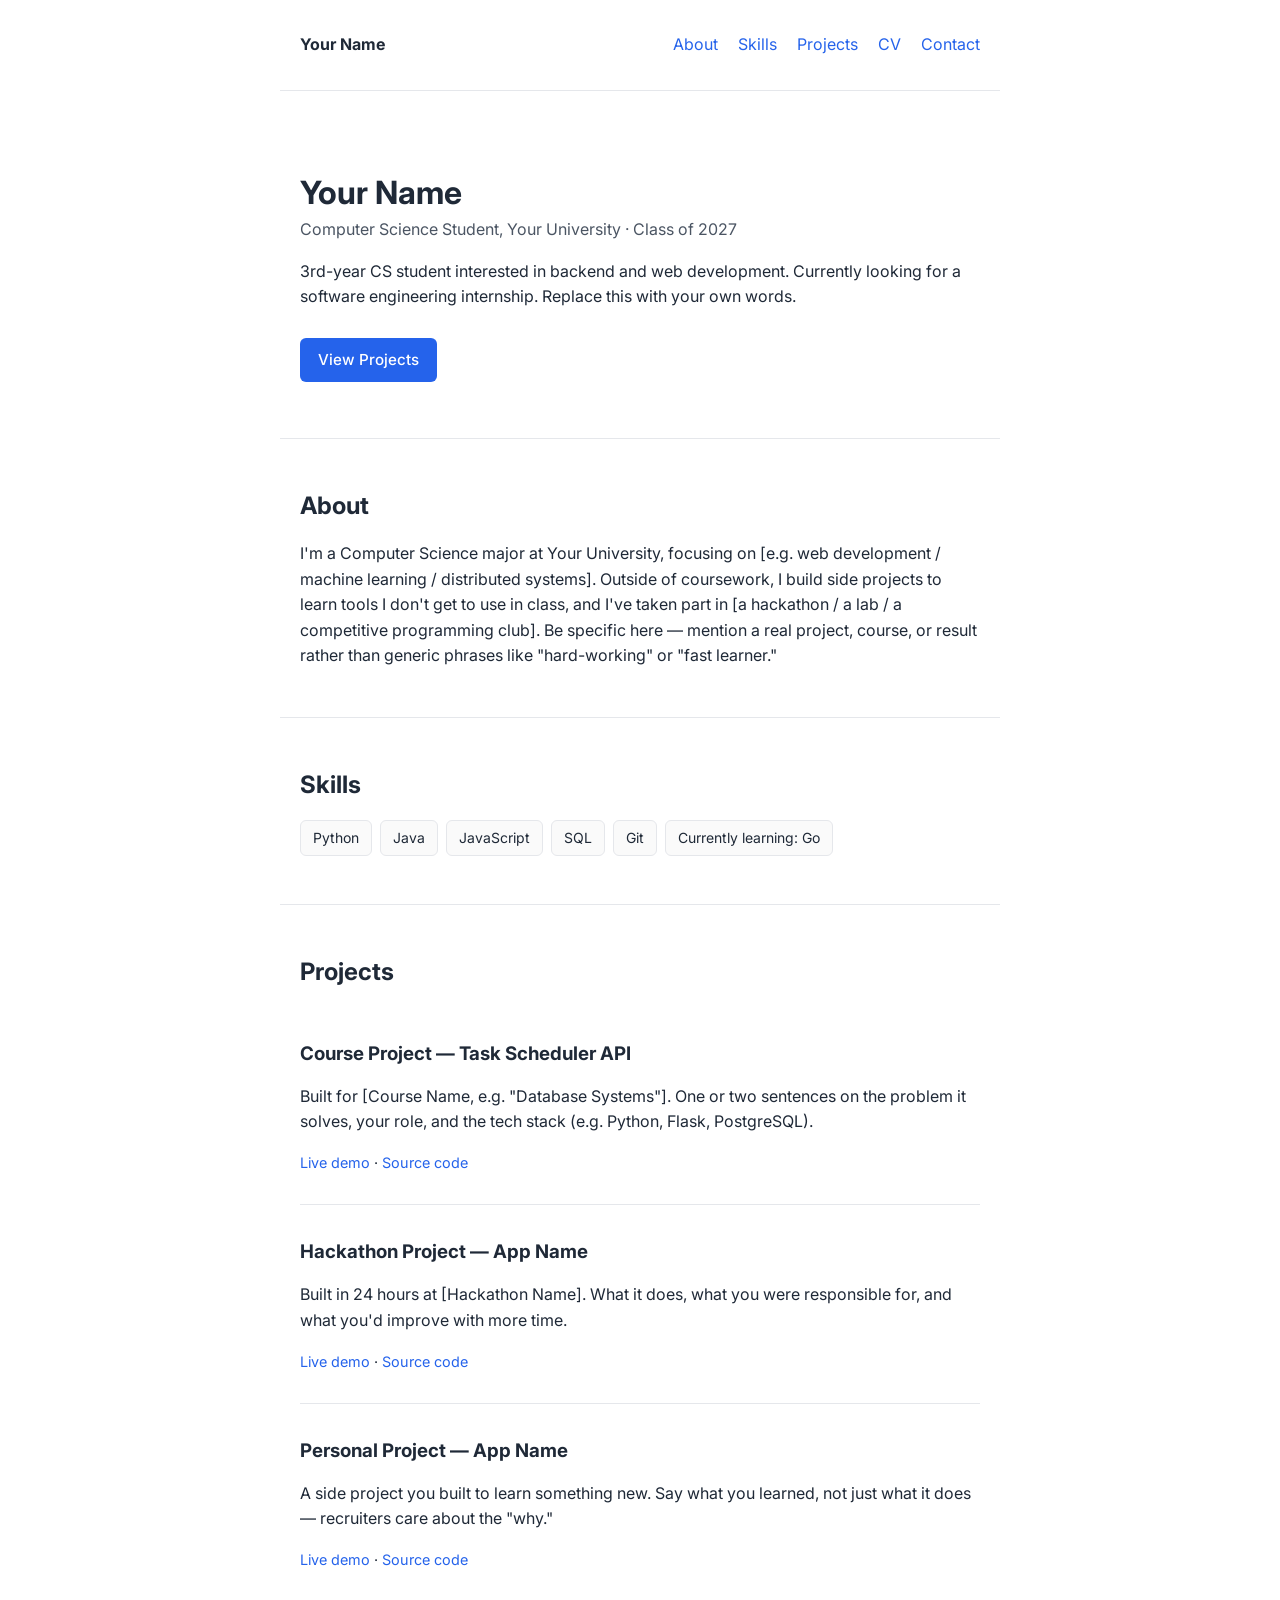
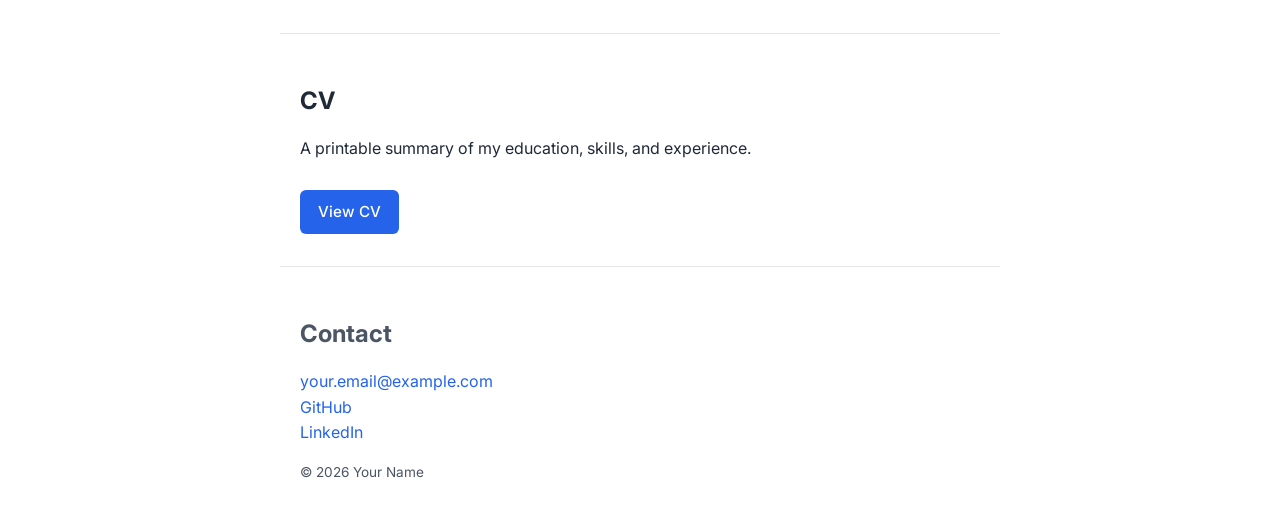
==== index.html @ 025b4969 "Add files via upload" ====
<!DOCTYPE html>
<html lang="en">
<head>
  <meta charset="UTF-8">
  <meta name="viewport" content="width=device-width, initial-scale=1.0">
  <title>Your Name — Portfolio</title>
  <link rel="preconnect" href="https://fonts.googleapis.com">
  <link rel="preconnect" href="https://fonts.gstatic.com" crossorigin>
  <link href="https://fonts.googleapis.com/css2?family=Inter:wght@400;500;600;700&display=swap" rel="stylesheet">
  <link rel="stylesheet" href="css/style.css">
</head>
<body>

  <!-- ============ NAV ============ -->
  <header class="site-header">
    <p class="site-header__name">Your Name</p>
    <nav>
      <a href="#about">About</a>
      <a href="#skills">Skills</a>
      <a href="#projects">Projects</a>
      <a href="#cv">CV</a>
      <a href="#contact">Contact</a>
    </nav>
  </header>

  <!-- ============ HERO ============
       This is the first thing people see. Keep it short:
       who you are, what you're studying, what you're looking for. -->
  <section class="hero">
    <h1>Your Name</h1>
    <p class="hero__role">Computer Science Student, Your University · Class of 2027</p>
    <p>
      3rd-year CS student interested in backend and web development.
      Currently looking for a software engineering internship.
      Replace this with your own words.
    </p>
    <a href="#projects" class="btn">View Projects</a>
  </section>

  <!-- ============ ABOUT ============ -->
  <section id="about">
    <h2>About</h2>
    <p>
      I'm a Computer Science major at Your University, focusing on
      [e.g. web development / machine learning / distributed systems].
      Outside of coursework, I build side projects to learn tools I don't
      get to use in class, and I've taken part in [a hackathon / a lab /
      a competitive programming club]. Be specific here — mention a real
      project, course, or result rather than generic phrases like
      "hard-working" or "fast learner."
    </p>
  </section>

  <!-- ============ SKILLS ============
       Group by category. It's fine to include things you're still
       learning — just say so, it shows you're growth-oriented. -->
  <section id="skills">
    <h2>Skills</h2>
    <ul class="skills-list">
      <li>Python</li>
      <li>Java</li>
      <li>JavaScript</li>
      <li>SQL</li>
      <li>Git</li>
      <li>Currently learning: Go</li>
    </ul>
  </section>

  <!-- ============ PROJECTS ============
       Copy/paste the .project block for each project you want to show.
       Course projects, hackathon projects, and personal projects all count —
       pick the ones that best show what you can build. -->
  <section id="projects">
    <h2>Projects</h2>

    <div class="project">
      <h3>Course Project — Task Scheduler API</h3>
      <p>
        Built for [Course Name, e.g. "Database Systems"]. One or two
        sentences on the problem it solves, your role, and the tech stack
        (e.g. Python, Flask, PostgreSQL).
      </p>
      <p class="project__links">
        <a href="#">Live demo</a> · <a href="#">Source code</a>
      </p>
    </div>

    <div class="project">
      <h3>Hackathon Project — App Name</h3>
      <p>
        Built in 24 hours at [Hackathon Name]. What it does, what you were
        responsible for, and what you'd improve with more time.
      </p>
      <p class="project__links">
        <a href="#">Live demo</a> · <a href="#">Source code</a>
      </p>
    </div>

    <div class="project">
      <h3>Personal Project — App Name</h3>
      <p>
        A side project you built to learn something new. Say what you
        learned, not just what it does — recruiters care about the "why."
      </p>
      <p class="project__links">
        <a href="#">Live demo</a> · <a href="#">Source code</a>
      </p>
    </div>

  </section>

  <!-- ============ CV ============ -->
  <section id="cv">
    <h2>CV</h2>
    <p>A printable summary of my education, skills, and experience.</p>
    <a href="cv/index.html" class="btn">View CV</a>
  </section>

  <!-- ============ CONTACT ============ -->
  <footer id="contact">
    <h2>Contact</h2>
    <p>
      <a href="mailto:your.email@example.com">your.email@example.com</a><br>
      <a href="https://github.com/your-username">GitHub</a><br>
      <a href="https://linkedin.com/in/your-profile">LinkedIn</a>
    </p>
    <p class="footer__copyright">&copy; <span id="year"></span> Your Name</p>
  </footer>

  <script src="js/script.js"></script>
</body>
</html>
---- css/style.css ----
/* ==========================================================
   Colors & basics — change these first to make it your own.
   ========================================================== */
:root {
  --color-bg: #ffffff;
  --color-text: #1f2937;
  --color-muted: #4b5563;
  --color-line: #e5e7eb;
  --color-accent: #2563eb; /* Modern, professional blue */
  --color-accent-text: #ffffff;

  --font-body: 'Inter', system-ui, -apple-system, "Segoe UI", Arial, sans-serif;
  --max-width: 720px;
}

@media (prefers-color-scheme: dark) {
  :root {
    --color-bg: #0b0f19;
    --color-text: #f3f4f6;
    --color-muted: #9ca3af;
    --color-line: #1f2937;
    --color-accent: #60a5fa;
    --color-accent-text: #0b0f19;
  }
}

* {
  box-sizing: border-box;
}

body {
  margin: 0;
  font-family: var(--font-body);
  color: var(--color-text);
  background: var(--color-bg);
  line-height: 1.6;
}

a {
  color: var(--color-accent);
  text-decoration: none;
  transition: opacity 0.2s ease, color 0.2s ease;
}

a:hover {
  opacity: 0.8;
}

h1, h2, h3 {
  line-height: 1.25;
}

section, .hero, .site-header, footer {
  max-width: var(--max-width);
  margin: 0 auto;
  padding: 32px 20px;
}

/* ==========================================================
   Header / nav
   ========================================================== */
.site-header {
  display: flex;
  justify-content: space-between;
  align-items: center;
  flex-wrap: wrap;
  gap: 12px;
  border-bottom: 1px solid var(--color-line);
}

.site-header__name {
  font-weight: bold;
  margin: 0;
}

.site-header nav a {
  margin-left: 16px;
  text-decoration: none;
}

.site-header nav a:hover {
  text-decoration: underline;
}

/* ==========================================================
   Hero
   ========================================================== */
.hero {
  padding-top: 56px;
  padding-bottom: 56px;
}

.hero h1 {
  font-size: 2rem;
  margin-bottom: 4px;
}

.hero__role {
  color: var(--color-muted);
  margin-top: 0;
}

/* ==========================================================
   Buttons
   ========================================================== */
.btn {
  display: inline-flex;
  align-items: center;
  gap: 8px;
  margin-top: 12px;
  padding: 10px 18px;
  background: var(--color-accent);
  color: var(--color-accent-text);
  text-decoration: none;
  border-radius: 6px;
  font-weight: 500;
  font-size: 0.95rem;
  border: none;
  cursor: pointer;
  transition: transform 0.15s ease, opacity 0.15s ease, background-color 0.15s ease;
}

.btn:hover {
  opacity: 0.9;
  transform: translateY(-1px);
}

.btn:active {
  transform: translateY(0);
}

/* ==========================================================
   Sections
   ========================================================== */
section {
  border-bottom: 1px solid var(--color-line);
}

/* ==========================================================
   Skills
   ========================================================== */
.skills-list {
  list-style: none;
  padding: 0;
  display: flex;
  flex-wrap: wrap;
  gap: 8px;
}

.skills-list li {
  border: 1px solid var(--color-line);
  background: rgba(0, 0, 0, 0.02);
  border-radius: 6px;
  padding: 6px 12px;
  font-size: 0.875rem;
  transition: border-color 0.2s ease, color 0.2s ease, transform 0.2s ease, background-color 0.2s ease;
}

@media (prefers-color-scheme: dark) {
  .skills-list li {
    background: rgba(255, 255, 255, 0.03);
  }
}

.skills-list li:hover {
  border-color: var(--color-accent);
  color: var(--color-accent);
  transform: translateY(-1px);
  background: transparent;
}

/* ==========================================================
   Projects
   ========================================================== */
.project {
  padding: 16px 0;
  border-top: 1px solid var(--color-line);
}

.project:first-of-type {
  border-top: none;
}

.project__links {
  font-size: 0.9rem;
}

/* ==========================================================
   Footer
   ========================================================== */
footer {
  border-bottom: none;
  color: var(--color-muted);
}

.footer__copyright {
  font-size: 0.85rem;
}

/* ==========================================================
   Small screens
   ========================================================== */
@media (max-width: 480px) {
  .site-header nav a {
    margin-left: 0;
    margin-right: 12px;
  }
}
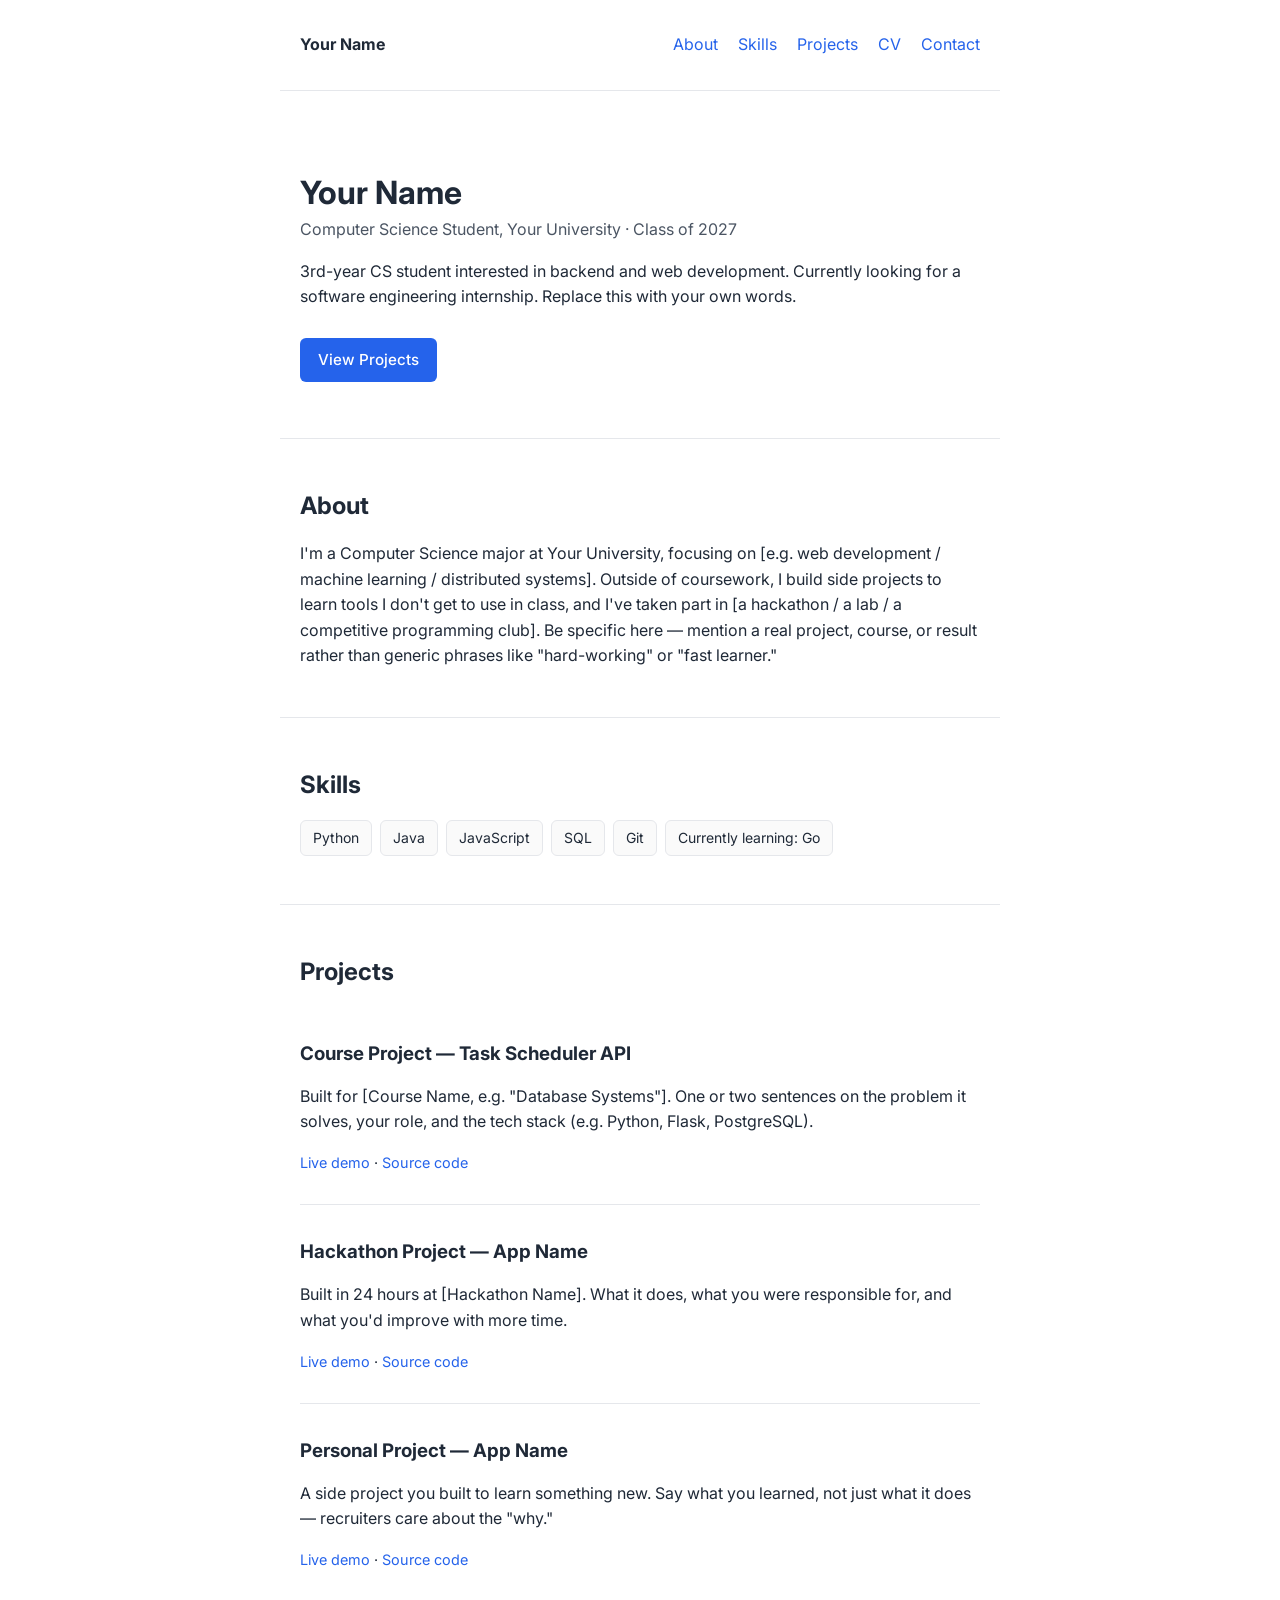
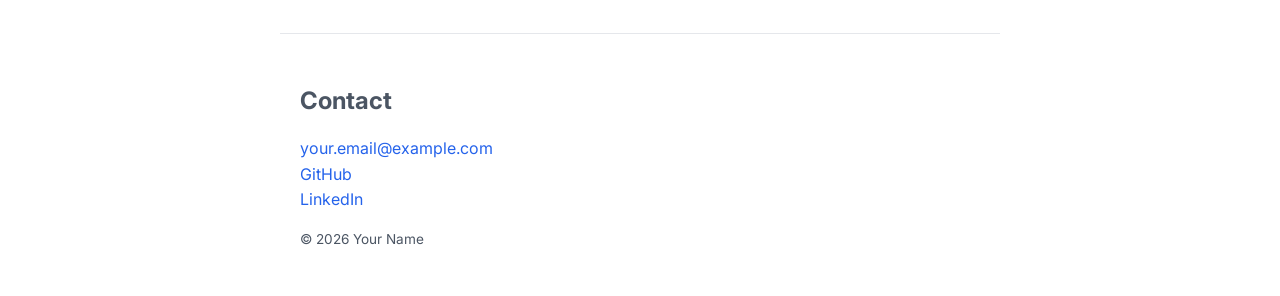
==== commit e9c792d5: "delete: cv section" ====
--- a/index.html
+++ b/index.html
@@ -1,5 +1,6 @@
 <!DOCTYPE html>
 <html lang="en">
+
 <head>
   <meta charset="UTF-8">
   <meta name="viewport" content="width=device-width, initial-scale=1.0">
@@ -9,6 +10,7 @@
   <link href="https://fonts.googleapis.com/css2?family=Inter:wght@400;500;600;700&display=swap" rel="stylesheet">
   <link rel="stylesheet" href="css/style.css">
 </head>
+
 <body>
 
   <!-- ============ NAV ============ -->
@@ -109,13 +111,6 @@
 
   </section>
 
-  <!-- ============ CV ============ -->
-  <section id="cv">
-    <h2>CV</h2>
-    <p>A printable summary of my education, skills, and experience.</p>
-    <a href="cv/index.html" class="btn">View CV</a>
-  </section>
-
   <!-- ============ CONTACT ============ -->
   <footer id="contact">
     <h2>Contact</h2>
@@ -129,4 +124,5 @@
 
   <script src="js/script.js"></script>
 </body>
-</html>
+
+</html>
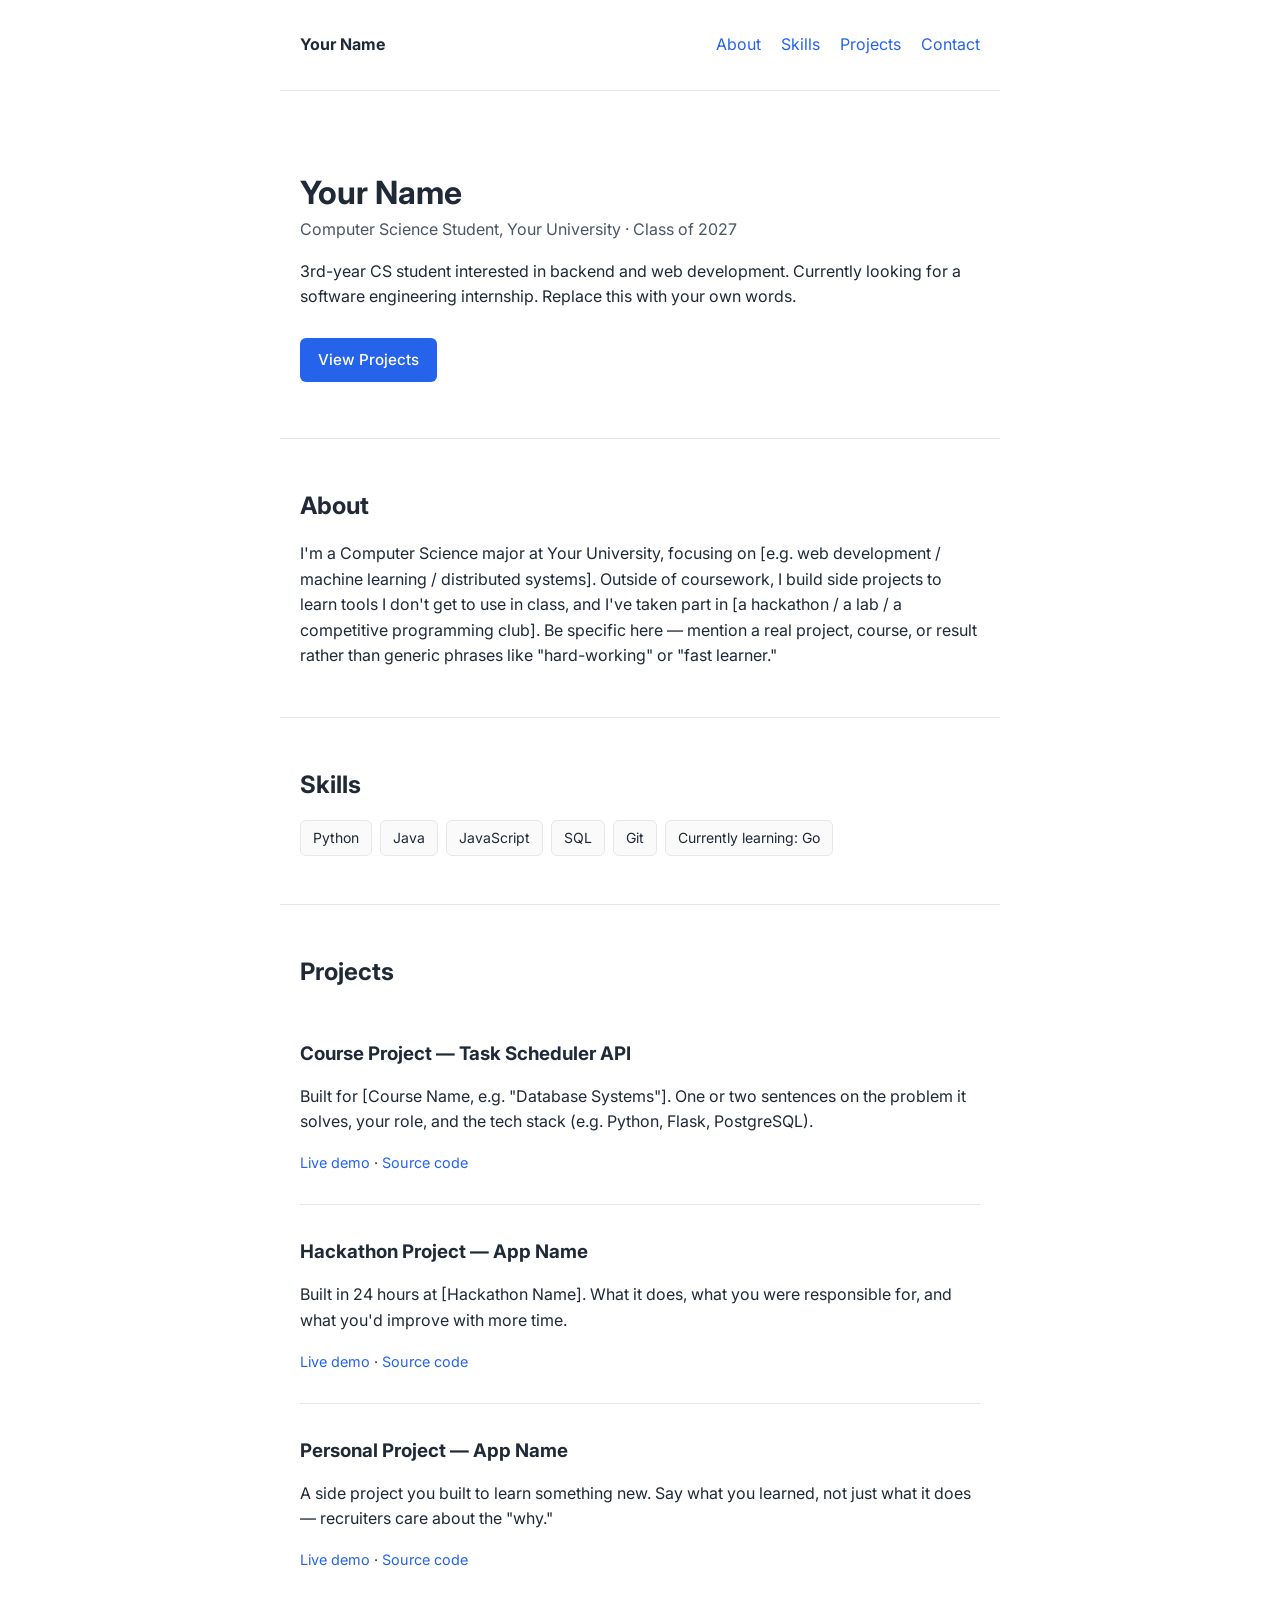
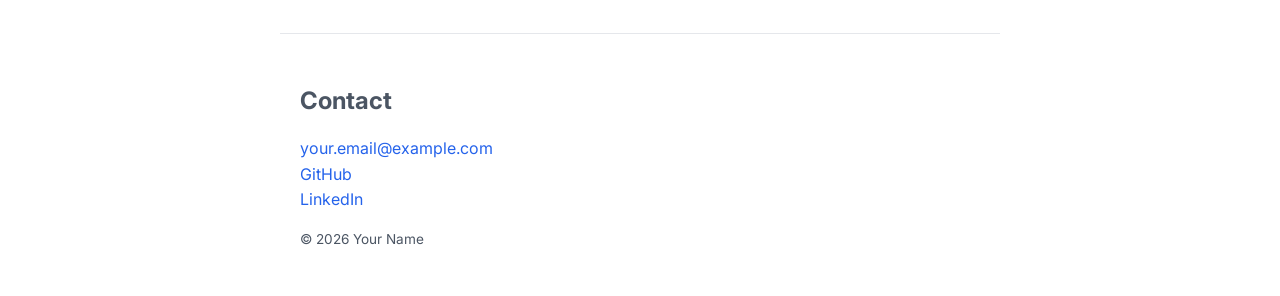
==== commit 9025f091: "delete: remove cv link" ====
--- a/index.html
+++ b/index.html
@@ -20,7 +20,6 @@
       <a href="#about">About</a>
       <a href="#skills">Skills</a>
       <a href="#projects">Projects</a>
-      <a href="#cv">CV</a>
       <a href="#contact">Contact</a>
     </nav>
   </header>
